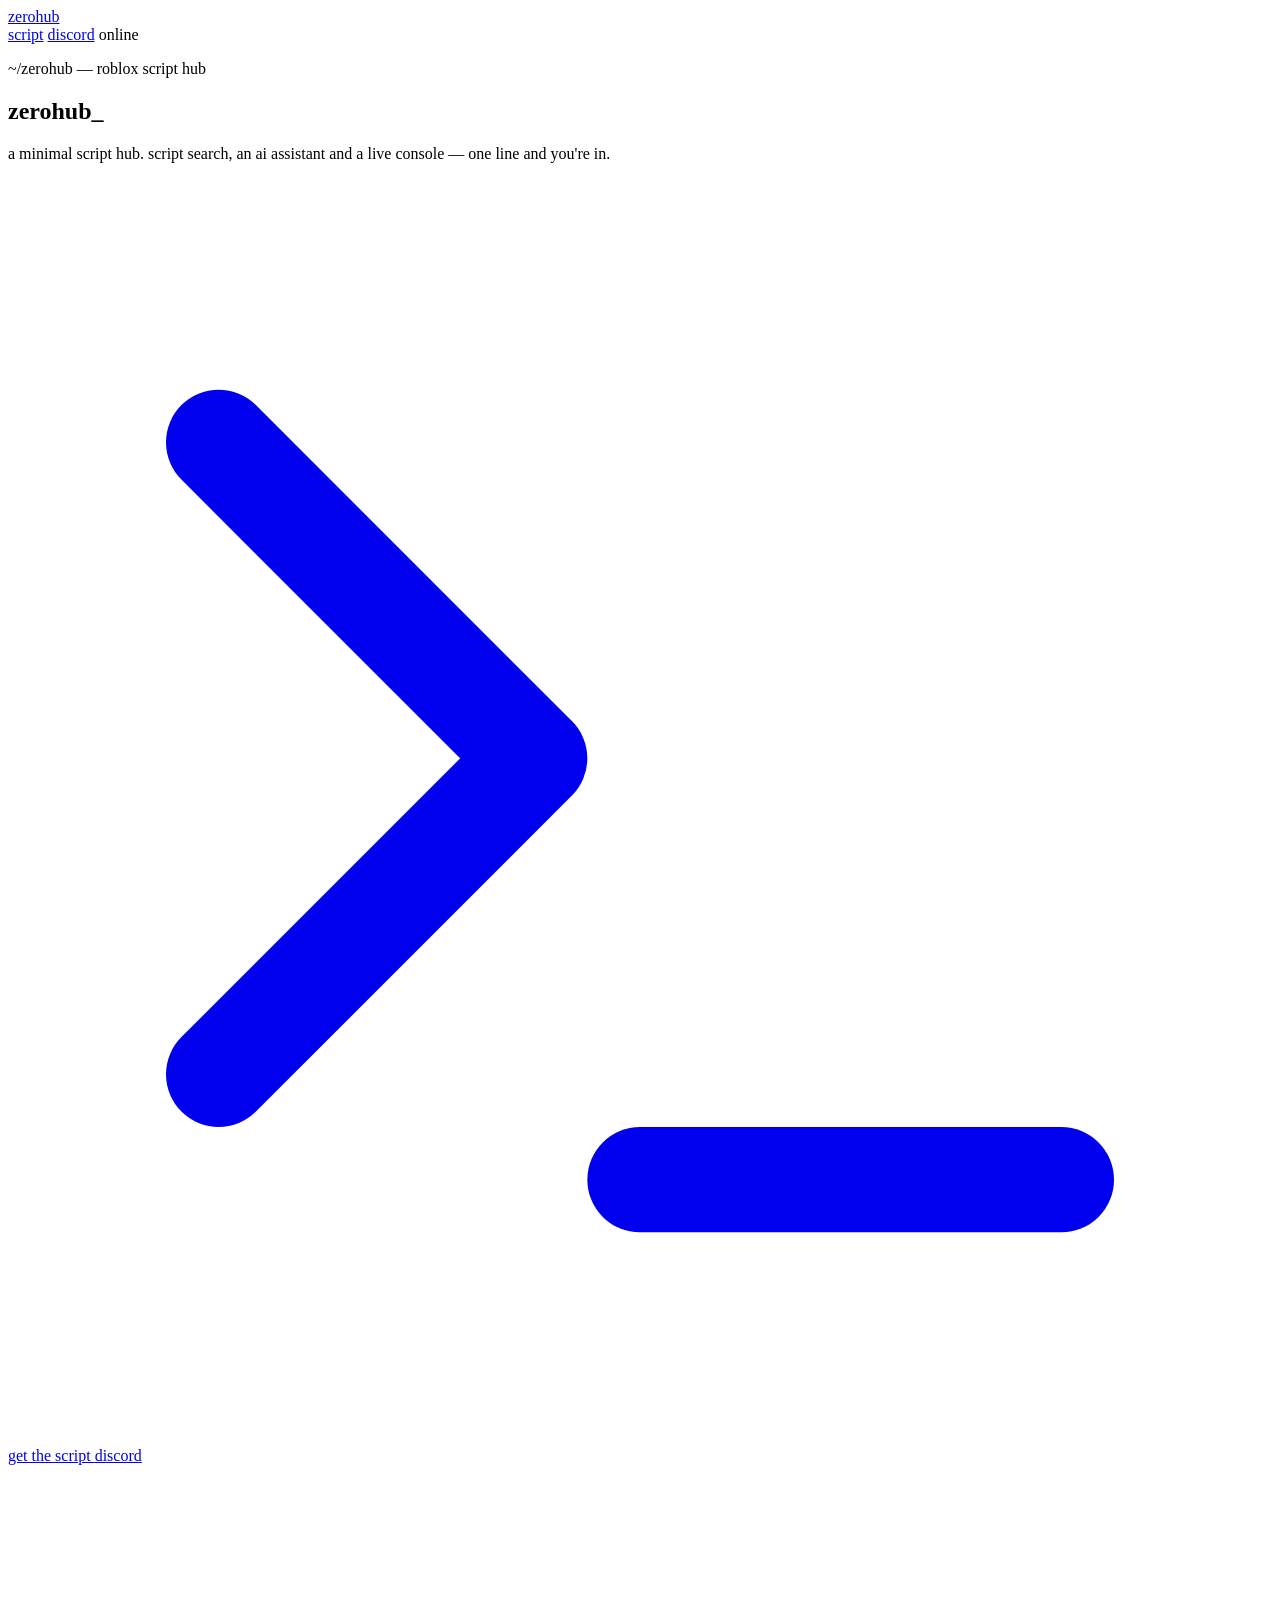
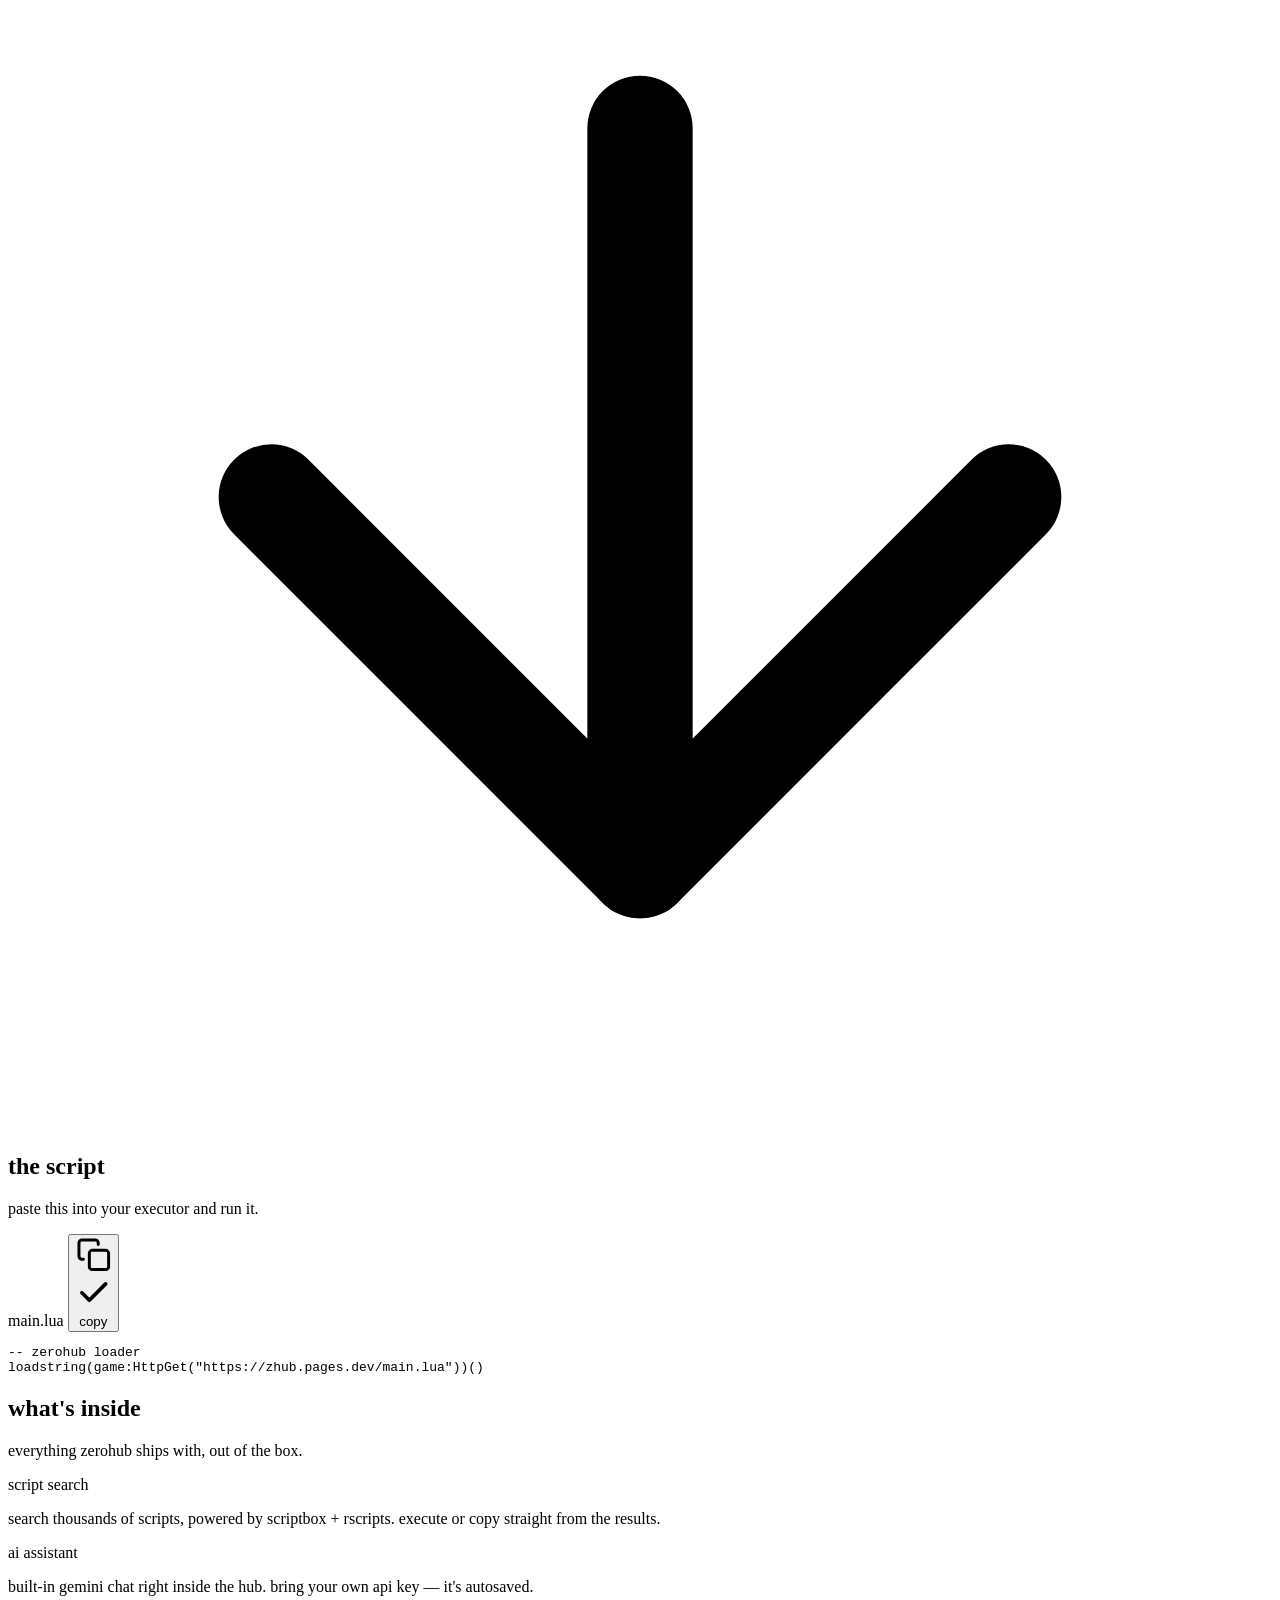
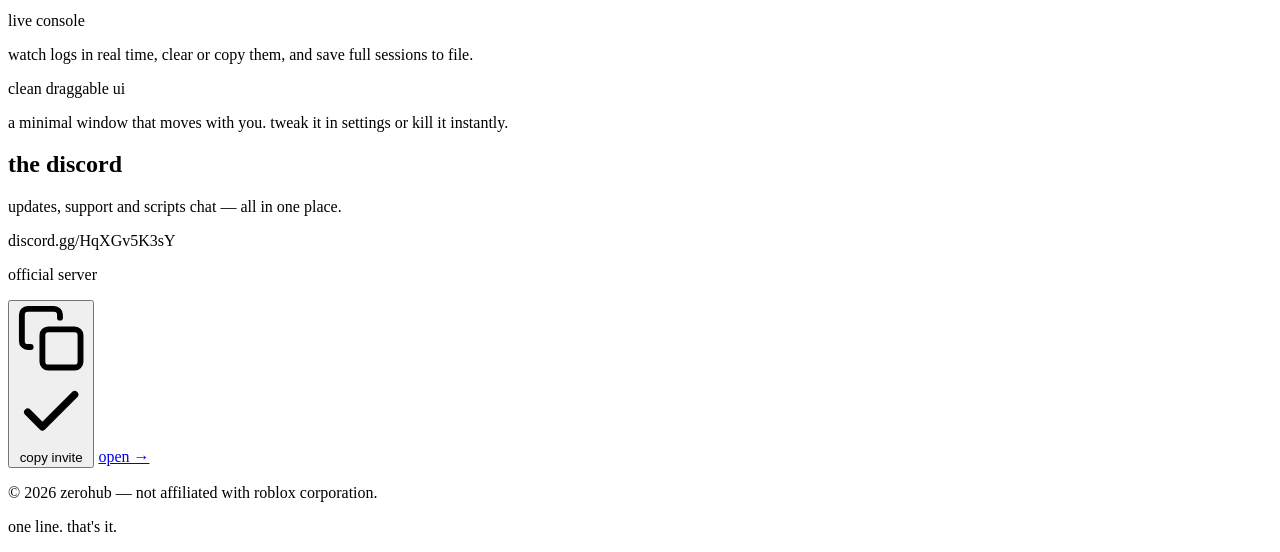
==== index.html @ e1299b92 "Add index.html for zerohub project This commit adds a new HTML file for the zerohub project, includi" ====
<!DOCTYPE html>
<html lang="en">
  <head>
    <meta charset="utf-8" />
    <meta name="viewport" content="width=device-width, initial-scale=1" />
    <title>zerohub — minimal roblox script hub</title>
    <meta
      name="description"
      content="zerohub is a minimal roblox script hub with script search, a built-in ai assistant and a live console. one line to load."
    />
    <meta name="color-scheme" content="light dark" />
    <meta property="og:title" content="zerohub — minimal roblox script hub" />
    <meta
      property="og:description"
      content="script search, ai assistant, live console. one line to load. keyless and minimal."
    />
    <meta property="og:type" content="website" />

    <link rel="preconnect" href="https://fonts.googleapis.com" />
    <link rel="preconnect" href="https://fonts.gstatic.com" crossorigin />
    <link
      rel="stylesheet"
      href="https://fonts.googleapis.com/css2?family=JetBrains+Mono:ital,wght@0,100..800;1,100..800&display=swap"
    />
    <link
      rel="stylesheet"
      href="https://www.nerdfonts.com/assets/css/webfont.css"
    />
    <link rel="stylesheet" href="css/style.css" />
  </head>
  <body>
    <!-- liquid background -->
    <div class="liquid" aria-hidden="true">
      <div class="liquid-blob liquid-blob--1"></div>
      <div class="liquid-blob liquid-blob--slow liquid-blob--2"></div>
      <div class="liquid-blob liquid-blob--rev liquid-blob--3"></div>
    </div>

    <!-- header -->
    <header class="site-header">
      <div class="container header-inner">
        <a href="#" class="brand">
          <span class="nf nf-md-console" aria-hidden="true"></span>
          zerohub
        </a>
        <nav class="nav">
          <a href="#script">script</a>
          <a href="#discord">discord</a>
          <span class="status">
            <span class="status-dot"></span>
            online
          </span>
        </nav>
      </div>
    </header>

    <main class="container">
      <!-- hero -->
      <section class="hero">
        <p class="hero-kicker rise">
          <span class="nf nf-oct-terminal" aria-hidden="true"></span>
          ~/zerohub — roblox script hub
        </p>
        <h1 class="hero-title rise-1">zerohub<span class="caret">_</span></h1>
        <p class="hero-sub rise-2">
          a minimal script hub. script search, an ai assistant and a live
          console — one line and you're in.
        </p>
        <div class="hero-actions rise-3">
          <a href="#script" class="btn btn-primary">
            <svg
              class="icon"
              viewBox="0 0 24 24"
              fill="none"
              stroke="currentColor"
              stroke-width="2"
              stroke-linecap="round"
              stroke-linejoin="round"
              aria-hidden="true"
            >
              <polyline points="4 17 10 11 4 5" />
              <line x1="12" y1="19" x2="20" y2="19" />
            </svg>
            get the script
          </a>
          <a href="#discord" class="link">
            <span class="nf nf-md-discord" aria-hidden="true"></span>
            discord
          </a>
        </div>
        <div class="hero-arrow">
          <svg
            class="icon bounce"
            viewBox="0 0 24 24"
            fill="none"
            stroke="currentColor"
            stroke-width="2"
            stroke-linecap="round"
            stroke-linejoin="round"
            aria-hidden="true"
          >
            <line x1="12" y1="5" x2="12" y2="19" />
            <polyline points="19 12 12 19 5 12" />
          </svg>
        </div>
      </section>

      <!-- script -->
      <section id="script" class="section reveal">
        <h2 class="section-title">
          <span class="nf nf-cod-file_code" aria-hidden="true"></span>
          the script
        </h2>
        <p class="section-sub">paste this into your executor and run it.</p>

        <div class="code-card">
          <div class="code-bar">
            <div class="code-dots" aria-hidden="true">
              <span></span><span></span><span></span>
            </div>
            <span class="code-label">main.lua</span>
            <button class="copy-btn" data-copy='loadstring(game:HttpGet("https://zhub.pages.dev/main.lua"))()'>
              <svg
                class="icon icon-sm icon-copy"
                viewBox="0 0 24 24"
                fill="none"
                stroke="currentColor"
                stroke-width="2"
                stroke-linecap="round"
                stroke-linejoin="round"
                aria-hidden="true"
              >
                <rect x="9" y="9" width="13" height="13" rx="2" />
                <path d="M5 15H4a2 2 0 0 1-2-2V4a2 2 0 0 1 2-2h9a2 2 0 0 1 2 2v1" />
              </svg>
              <svg
                class="icon icon-sm icon-check"
                viewBox="0 0 24 24"
                fill="none"
                stroke="currentColor"
                stroke-width="2.5"
                stroke-linecap="round"
                stroke-linejoin="round"
                aria-hidden="true"
              >
                <polyline points="20 6 9 17 4 12" />
              </svg>
              <span class="copy-label">copy</span>
            </button>
          </div>
          <pre><code><span class="comment">-- zerohub loader</span>
loadstring(game:HttpGet("https://zhub.pages.dev/main.lua"))()</code></pre>
        </div>
      </section>

      <!-- features -->
      <section id="features" class="section reveal">
        <h2 class="section-title">
          <span class="nf nf-md-star_four_points" aria-hidden="true"></span>
          what's inside
        </h2>
        <p class="section-sub">everything zerohub ships with, out of the box.</p>

        <div class="features-grid">
          <div class="feature">
            <span class="nf nf-md-magnify feature-icon" aria-hidden="true"></span>
            <p class="feature-title">script search</p>
            <p class="feature-desc">
              search thousands of scripts, powered by scriptbox + rscripts.
              execute or copy straight from the results.
            </p>
          </div>
          <div class="feature">
            <span class="nf nf-md-robot_outline feature-icon" aria-hidden="true"></span>
            <p class="feature-title">ai assistant</p>
            <p class="feature-desc">
              built-in gemini chat right inside the hub. bring your own api key
              — it's autosaved.
            </p>
          </div>
          <div class="feature">
            <span class="nf nf-md-console_line feature-icon" aria-hidden="true"></span>
            <p class="feature-title">live console</p>
            <p class="feature-desc">
              watch logs in real time, clear or copy them, and save full
              sessions to file.
            </p>
          </div>
          <div class="feature">
            <span class="nf nf-md-drag_variant feature-icon" aria-hidden="true"></span>
            <p class="feature-title">clean draggable ui</p>
            <p class="feature-desc">
              a minimal window that moves with you. tweak it in settings or kill
              it instantly.
            </p>
          </div>
        </div>
      </section>

      <!-- discord -->
      <section id="discord" class="section reveal">
        <h2 class="section-title">
          <span class="nf nf-md-discord" aria-hidden="true"></span>
          the discord
        </h2>
        <p class="section-sub">
          updates, support and scripts chat — all in one place.
        </p>

        <div class="discord-card">
          <div class="discord-info">
            <span class="nf nf-md-discord discord-icon" aria-hidden="true"></span>
            <div>
              <p class="discord-name">discord.gg/HqXGv5K3sY</p>
              <p class="discord-label">official server</p>
            </div>
          </div>
          <div class="discord-actions">
            <button class="copy-btn" data-copy="https://discord.gg/HqXGv5K3sY">
              <svg
                class="icon icon-sm icon-copy"
                viewBox="0 0 24 24"
                fill="none"
                stroke="currentColor"
                stroke-width="2"
                stroke-linecap="round"
                stroke-linejoin="round"
                aria-hidden="true"
              >
                <rect x="9" y="9" width="13" height="13" rx="2" />
                <path d="M5 15H4a2 2 0 0 1-2-2V4a2 2 0 0 1 2-2h9a2 2 0 0 1 2 2v1" />
              </svg>
              <svg
                class="icon icon-sm icon-check"
                viewBox="0 0 24 24"
                fill="none"
                stroke="currentColor"
                stroke-width="2.5"
                stroke-linecap="round"
                stroke-linejoin="round"
                aria-hidden="true"
              >
                <polyline points="20 6 9 17 4 12" />
              </svg>
              <span class="copy-label">copy invite</span>
            </button>
            <a
              class="link"
              href="https://discord.gg/HqXGv5K3sY"
              target="_blank"
              rel="noreferrer"
              >open →</a
            >
          </div>
        </div>
      </section>
    </main>

    <!-- footer -->
    <footer class="site-footer">
      <div class="container footer-inner">
        <p>© 2026 zerohub — not affiliated with roblox corporation.</p>
        <p class="footer-dim">one line. that's it.</p>
      </div>
    </footer>

    <script src="js/main.js"></script>
  </body>
</html>
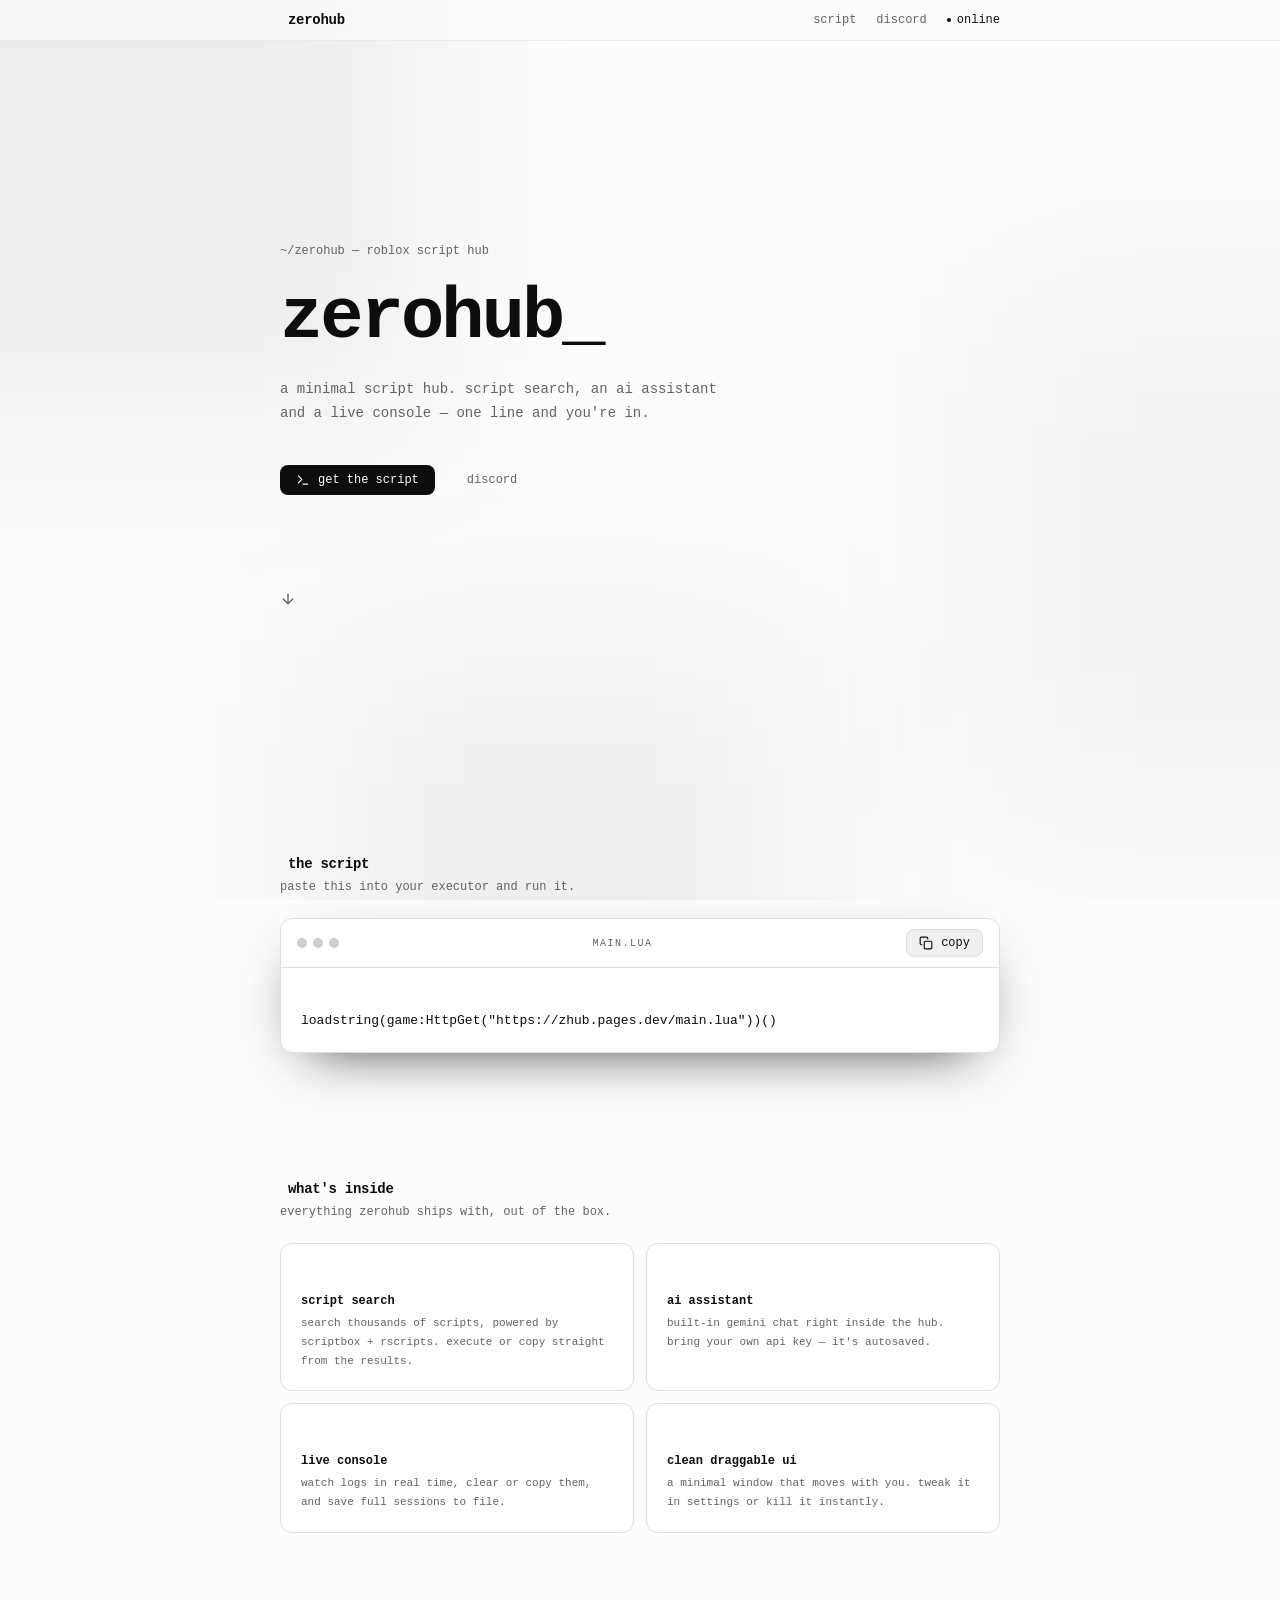
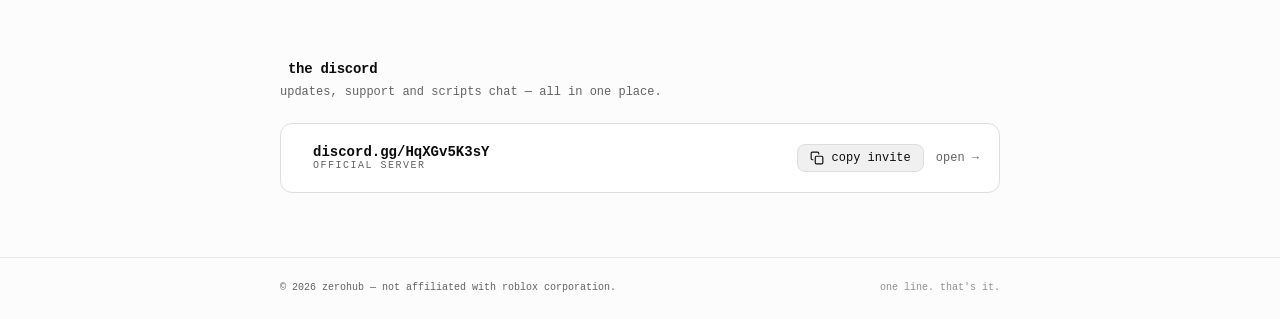
==== commit c0921e0d: "Remove zerohub loader comment from index.html Removed comment from code block in index.html" ====
--- a/index.html
+++ b/index.html
@@ -148,7 +148,7 @@
               <span class="copy-label">copy</span>
             </button>
           </div>
-          <pre><code><span class="comment">-- zerohub loader</span>
+          <pre><code><span class="comment"></span>
 loadstring(game:HttpGet("https://zhub.pages.dev/main.lua"))()</code></pre>
         </div>
       </section>
--- a/css/style.css
+++ b/css/style.css
@@ -0,0 +1,660 @@
+/*
+ * zerohub — pure monochrome design system.
+ * Theme is driven by the OS: light tokens on :root, dark tokens under
+ * @media (prefers-color-scheme: dark). No JS toggle required.
+ */
+
+:root {
+  --radius: 0.75rem;
+  color-scheme: light;
+  --background: oklch(0.99 0 0);
+  --foreground: oklch(0.16 0 0);
+  --card: oklch(1 0 0);
+  --primary: oklch(0.16 0 0);
+  --primary-foreground: oklch(0.99 0 0);
+  --secondary: oklch(0.955 0 0);
+  --secondary-foreground: oklch(0.16 0 0);
+  --muted-foreground: oklch(0.5 0 0);
+  --accent: oklch(0.94 0 0);
+  --border: oklch(0.9 0 0);
+}
+
+@media (prefers-color-scheme: dark) {
+  :root {
+    color-scheme: dark;
+    --background: oklch(0.13 0 0);
+    --foreground: oklch(0.96 0 0);
+    --card: oklch(0.17 0 0);
+    --primary: oklch(0.96 0 0);
+    --primary-foreground: oklch(0.13 0 0);
+    --secondary: oklch(0.22 0 0);
+    --secondary-foreground: oklch(0.96 0 0);
+    --muted-foreground: oklch(0.65 0 0);
+    --accent: oklch(0.24 0 0);
+    --border: oklch(0.27 0 0);
+  }
+}
+
+* {
+  margin: 0;
+  padding: 0;
+  box-sizing: border-box;
+  border-color: var(--border);
+}
+
+html {
+  scroll-behavior: smooth;
+  /* hidden scrollbar, scrolling still works */
+  scrollbar-width: none;
+  -ms-overflow-style: none;
+}
+
+::-webkit-scrollbar {
+  display: none;
+}
+
+body {
+  background-color: var(--background);
+  color: var(--foreground);
+  font-family: "JetBrains Mono", "JetBrainsMono Nerd Font", "Symbols Nerd Font",
+    ui-monospace, SFMono-Regular, Menlo, monospace;
+  -webkit-font-smoothing: antialiased;
+  min-height: 100vh;
+  display: flex;
+  flex-direction: column;
+}
+
+::selection {
+  background: var(--foreground);
+  color: var(--background);
+}
+
+.container {
+  width: 100%;
+  max-width: 48rem;
+  margin-inline: auto;
+  padding-inline: 1.5rem;
+}
+
+main.container {
+  flex: 1;
+  display: flex;
+  flex-direction: column;
+}
+
+.icon {
+  width: 1rem;
+  height: 1rem;
+}
+
+.icon-sm {
+  width: 0.875rem;
+  height: 0.875rem;
+}
+
+/* ------- liquid background ------- */
+
+.liquid {
+  position: fixed;
+  inset: 0;
+  z-index: -10;
+  overflow: hidden;
+  pointer-events: none;
+}
+
+.liquid-blob {
+  position: absolute;
+  filter: blur(90px);
+  will-change: transform, border-radius;
+  animation: liquid-morph 16s ease-in-out infinite;
+}
+
+.liquid-blob--1 {
+  top: -12rem;
+  left: -12rem;
+  width: 38rem;
+  height: 38rem;
+  background: color-mix(in srgb, var(--foreground) 6%, transparent);
+}
+
+.liquid-blob--2 {
+  top: 33%;
+  right: -14rem;
+  width: 32rem;
+  height: 32rem;
+  background: color-mix(in srgb, var(--foreground) 4.5%, transparent);
+}
+
+.liquid-blob--3 {
+  bottom: -14rem;
+  left: 25%;
+  width: 30rem;
+  height: 30rem;
+  background: color-mix(in srgb, var(--foreground) 5%, transparent);
+}
+
+.liquid-blob--slow {
+  animation-duration: 24s;
+  animation-delay: -8s;
+}
+
+.liquid-blob--rev {
+  animation-duration: 19s;
+  animation-direction: reverse;
+  animation-delay: -4s;
+}
+
+@keyframes liquid-morph {
+  0%,
+  100% {
+    border-radius: 58% 42% 60% 40% / 45% 55% 45% 55%;
+    transform: translate3d(0, 0, 0) rotate(0deg) scale(1);
+  }
+  33% {
+    border-radius: 40% 60% 45% 55% / 60% 40% 60% 40%;
+    transform: translate3d(4vw, 3vh, 0) rotate(45deg) scale(1.1);
+  }
+  66% {
+    border-radius: 55% 45% 38% 62% / 42% 58% 42% 58%;
+    transform: translate3d(-3vw, -2vh, 0) rotate(-30deg) scale(0.94);
+  }
+}
+
+/* ------- header ------- */
+
+.site-header {
+  position: fixed;
+  inset-inline: 0;
+  top: 0;
+  z-index: 20;
+  border-bottom: 1px solid color-mix(in srgb, var(--border) 60%, transparent);
+  background: color-mix(in srgb, var(--background) 70%, transparent);
+  backdrop-filter: blur(12px);
+  -webkit-backdrop-filter: blur(12px);
+}
+
+.header-inner {
+  display: flex;
+  align-items: center;
+  justify-content: space-between;
+  padding-block: 0.75rem;
+}
+
+.brand {
+  display: flex;
+  align-items: center;
+  gap: 0.5rem;
+  font-size: 0.875rem;
+  font-weight: 700;
+  letter-spacing: -0.02em;
+  color: var(--foreground);
+  text-decoration: none;
+}
+
+.brand .nf {
+  font-size: 1rem;
+}
+
+.nav {
+  display: flex;
+  align-items: center;
+  gap: 1.25rem;
+  font-size: 0.75rem;
+}
+
+.nav a {
+  color: var(--muted-foreground);
+  text-decoration: none;
+  transition: color 0.3s;
+}
+
+.nav a:hover {
+  color: var(--foreground);
+}
+
+.status {
+  display: flex;
+  align-items: center;
+  gap: 0.375rem;
+}
+
+.status-dot {
+  width: 0.25rem;
+  height: 0.25rem;
+  border-radius: 999px;
+  background: var(--foreground);
+  animation: pulse-dot 2s ease-in-out infinite;
+}
+
+@keyframes pulse-dot {
+  0%,
+  100% {
+    opacity: 1;
+    transform: scale(1);
+  }
+  50% {
+    opacity: 0.35;
+    transform: scale(0.8);
+  }
+}
+
+/* ------- hero ------- */
+
+.hero {
+  min-height: 88vh;
+  display: flex;
+  flex-direction: column;
+  justify-content: center;
+  padding-top: 4rem;
+}
+
+.hero-kicker {
+  font-size: 0.75rem;
+  color: var(--muted-foreground);
+}
+
+.hero-title {
+  margin-top: 1.5rem;
+  font-size: clamp(3rem, 10vw, 4.5rem);
+  font-weight: 800;
+  letter-spacing: -0.04em;
+  line-height: 1;
+}
+
+.caret {
+  font-weight: 300;
+  animation: caret-blink 1.1s step-end infinite;
+}
+
+@keyframes caret-blink {
+  0%,
+  100% {
+    opacity: 1;
+  }
+  50% {
+    opacity: 0;
+  }
+}
+
+.hero-sub {
+  margin-top: 1.5rem;
+  max-width: 28rem;
+  font-size: 0.875rem;
+  line-height: 1.7;
+  color: var(--muted-foreground);
+}
+
+.hero-actions {
+  margin-top: 2.5rem;
+  display: flex;
+  align-items: center;
+  gap: 1.5rem;
+  font-size: 0.75rem;
+}
+
+.btn {
+  display: inline-flex;
+  align-items: center;
+  gap: 0.5rem;
+  border-radius: 0.5rem;
+  text-decoration: none;
+  transition:
+    transform 0.3s,
+    background-color 0.3s;
+}
+
+.btn .icon {
+  width: 0.875rem;
+  height: 0.875rem;
+}
+
+.btn-primary {
+  background: var(--primary);
+  color: var(--primary-foreground);
+  padding: 0.5rem 1rem;
+}
+
+.btn-primary:hover {
+  transform: scale(1.03);
+}
+
+.btn-primary:active {
+  transform: scale(0.95);
+}
+
+.link {
+  display: inline-flex;
+  align-items: center;
+  gap: 0.5rem;
+  color: var(--muted-foreground);
+  text-decoration: none;
+  text-underline-offset: 4px;
+  transition: color 0.3s;
+}
+
+.link:hover {
+  color: var(--foreground);
+  text-decoration: underline;
+}
+
+.hero-arrow {
+  margin-top: 6rem;
+  color: var(--muted-foreground);
+}
+
+.bounce {
+  animation: bounce 1s infinite;
+}
+
+@keyframes bounce {
+  0%,
+  100% {
+    transform: translateY(-25%);
+    animation-timing-function: cubic-bezier(0.8, 0, 1, 1);
+  }
+  50% {
+    transform: none;
+    animation-timing-function: cubic-bezier(0, 0, 0.2, 1);
+  }
+}
+
+/* ------- sections ------- */
+
+.section {
+  padding-block: 4rem;
+  scroll-margin-top: 6rem;
+}
+
+.section-title {
+  display: flex;
+  align-items: center;
+  gap: 0.5rem;
+  font-size: 0.875rem;
+  font-weight: 700;
+  letter-spacing: -0.02em;
+}
+
+.section-sub {
+  margin-top: 0.5rem;
+  font-size: 0.75rem;
+  color: var(--muted-foreground);
+}
+
+/* ------- code card ------- */
+
+.code-card {
+  margin-top: 1.5rem;
+  overflow: hidden;
+  border-radius: var(--radius);
+  border: 1px solid var(--border);
+  background: var(--card);
+  box-shadow: 0 20px 60px -30px var(--foreground);
+}
+
+.code-bar {
+  display: flex;
+  align-items: center;
+  justify-content: space-between;
+  border-bottom: 1px solid var(--border);
+  padding: 0.625rem 1rem;
+}
+
+.code-dots {
+  display: flex;
+  gap: 0.375rem;
+}
+
+.code-dots span {
+  width: 0.625rem;
+  height: 0.625rem;
+  border-radius: 999px;
+  background: color-mix(in srgb, var(--foreground) 20%, transparent);
+}
+
+.code-label {
+  font-size: 0.625rem;
+  letter-spacing: 0.15em;
+  text-transform: uppercase;
+  color: var(--muted-foreground);
+}
+
+.code-card pre {
+  overflow-x: auto;
+  padding: 1.25rem;
+  font-size: 0.8125rem;
+  line-height: 1.7;
+}
+
+.code-card .comment {
+  color: var(--muted-foreground);
+}
+
+/* ------- copy button ------- */
+
+.copy-btn {
+  display: inline-flex;
+  align-items: center;
+  gap: 0.5rem;
+  border-radius: 0.5rem;
+  border: 1px solid var(--border);
+  background: var(--secondary);
+  color: var(--secondary-foreground);
+  padding: 0.375rem 0.75rem;
+  font-family: inherit;
+  font-size: 0.75rem;
+  cursor: pointer;
+  transition:
+    background-color 0.3s,
+    box-shadow 0.3s,
+    transform 0.15s;
+}
+
+.copy-btn:hover {
+  background: var(--accent);
+  box-shadow: 0 0 0 3px var(--accent);
+}
+
+.copy-btn:active {
+  transform: scale(0.95);
+}
+
+.copy-btn .icon-check {
+  display: none;
+}
+
+.copy-btn.copied .icon-copy {
+  display: none;
+}
+
+.copy-btn.copied .icon-check {
+  display: block;
+}
+
+/* ------- features ------- */
+
+.features-grid {
+  margin-top: 1.5rem;
+  display: grid;
+  grid-template-columns: 1fr;
+  gap: 0.75rem;
+}
+
+@media (min-width: 640px) {
+  .features-grid {
+    grid-template-columns: 1fr 1fr;
+  }
+}
+
+.feature {
+  border-radius: var(--radius);
+  border: 1px solid var(--border);
+  background: color-mix(in srgb, var(--card) 60%, transparent);
+  backdrop-filter: blur(8px);
+  padding: 1.25rem;
+  transition:
+    transform 0.5s,
+    background-color 0.5s,
+    box-shadow 0.5s;
+}
+
+.feature:hover {
+  transform: translateY(-0.25rem);
+  background: var(--card);
+  box-shadow: 0 16px 40px -24px var(--foreground);
+}
+
+.feature-icon {
+  font-size: 1.25rem;
+  display: inline-block;
+  transition: transform 0.5s;
+}
+
+.feature:hover .feature-icon {
+  transform: scale(1.1);
+}
+
+.feature-title {
+  margin-top: 0.75rem;
+  font-size: 0.75rem;
+  font-weight: 700;
+}
+
+.feature-desc {
+  margin-top: 0.375rem;
+  font-size: 0.6875rem;
+  line-height: 1.7;
+  color: var(--muted-foreground);
+}
+
+/* ------- discord ------- */
+
+.discord-card {
+  margin-top: 1.5rem;
+  display: flex;
+  flex-direction: column;
+  gap: 1rem;
+  border-radius: var(--radius);
+  border: 1px solid var(--border);
+  background: var(--card);
+  padding: 1.25rem;
+}
+
+@media (min-width: 640px) {
+  .discord-card {
+    flex-direction: row;
+    align-items: center;
+    justify-content: space-between;
+  }
+}
+
+.discord-info {
+  display: flex;
+  align-items: center;
+  gap: 0.75rem;
+}
+
+.discord-icon {
+  font-size: 1.5rem;
+}
+
+.discord-name {
+  font-size: 0.875rem;
+  font-weight: 700;
+}
+
+.discord-label {
+  font-size: 0.625rem;
+  letter-spacing: 0.15em;
+  text-transform: uppercase;
+  color: var(--muted-foreground);
+}
+
+.discord-actions {
+  display: flex;
+  align-items: center;
+  gap: 0.75rem;
+  font-size: 0.75rem;
+}
+
+/* ------- footer ------- */
+
+.site-footer {
+  border-top: 1px solid color-mix(in srgb, var(--border) 60%, transparent);
+}
+
+.footer-inner {
+  display: flex;
+  align-items: center;
+  justify-content: space-between;
+  gap: 1rem;
+  padding-block: 1.5rem;
+  font-size: 0.625rem;
+  color: var(--muted-foreground);
+}
+
+.footer-dim {
+  opacity: 0.7;
+}
+
+/* ------- entrance animations ------- */
+
+@keyframes rise-in {
+  from {
+    opacity: 0;
+    transform: translateY(14px);
+  }
+  to {
+    opacity: 1;
+    transform: translateY(0);
+  }
+}
+
+.rise {
+  animation: rise-in 0.7s cubic-bezier(0.22, 1, 0.36, 1) both;
+}
+
+.rise-1 {
+  animation: rise-in 0.7s cubic-bezier(0.22, 1, 0.36, 1) 0.08s both;
+}
+
+.rise-2 {
+  animation: rise-in 0.7s cubic-bezier(0.22, 1, 0.36, 1) 0.16s both;
+}
+
+.rise-3 {
+  animation: rise-in 0.7s cubic-bezier(0.22, 1, 0.36, 1) 0.24s both;
+}
+
+/* ------- scroll reveal ------- */
+
+.reveal {
+  opacity: 0;
+  transform: translateY(20px);
+  transition:
+    opacity 0.8s cubic-bezier(0.22, 1, 0.36, 1),
+    transform 0.8s cubic-bezier(0.22, 1, 0.36, 1);
+}
+
+.reveal.is-visible {
+  opacity: 1;
+  transform: none;
+}
+
+@media (prefers-reduced-motion: reduce) {
+  .liquid-blob,
+  .caret,
+  .status-dot,
+  .rise,
+  .rise-1,
+  .rise-2,
+  .rise-3,
+  .bounce {
+    animation: none;
+  }
+
+  .reveal {
+    opacity: 1;
+    transform: none;
+    transition: none;
+  }
+}
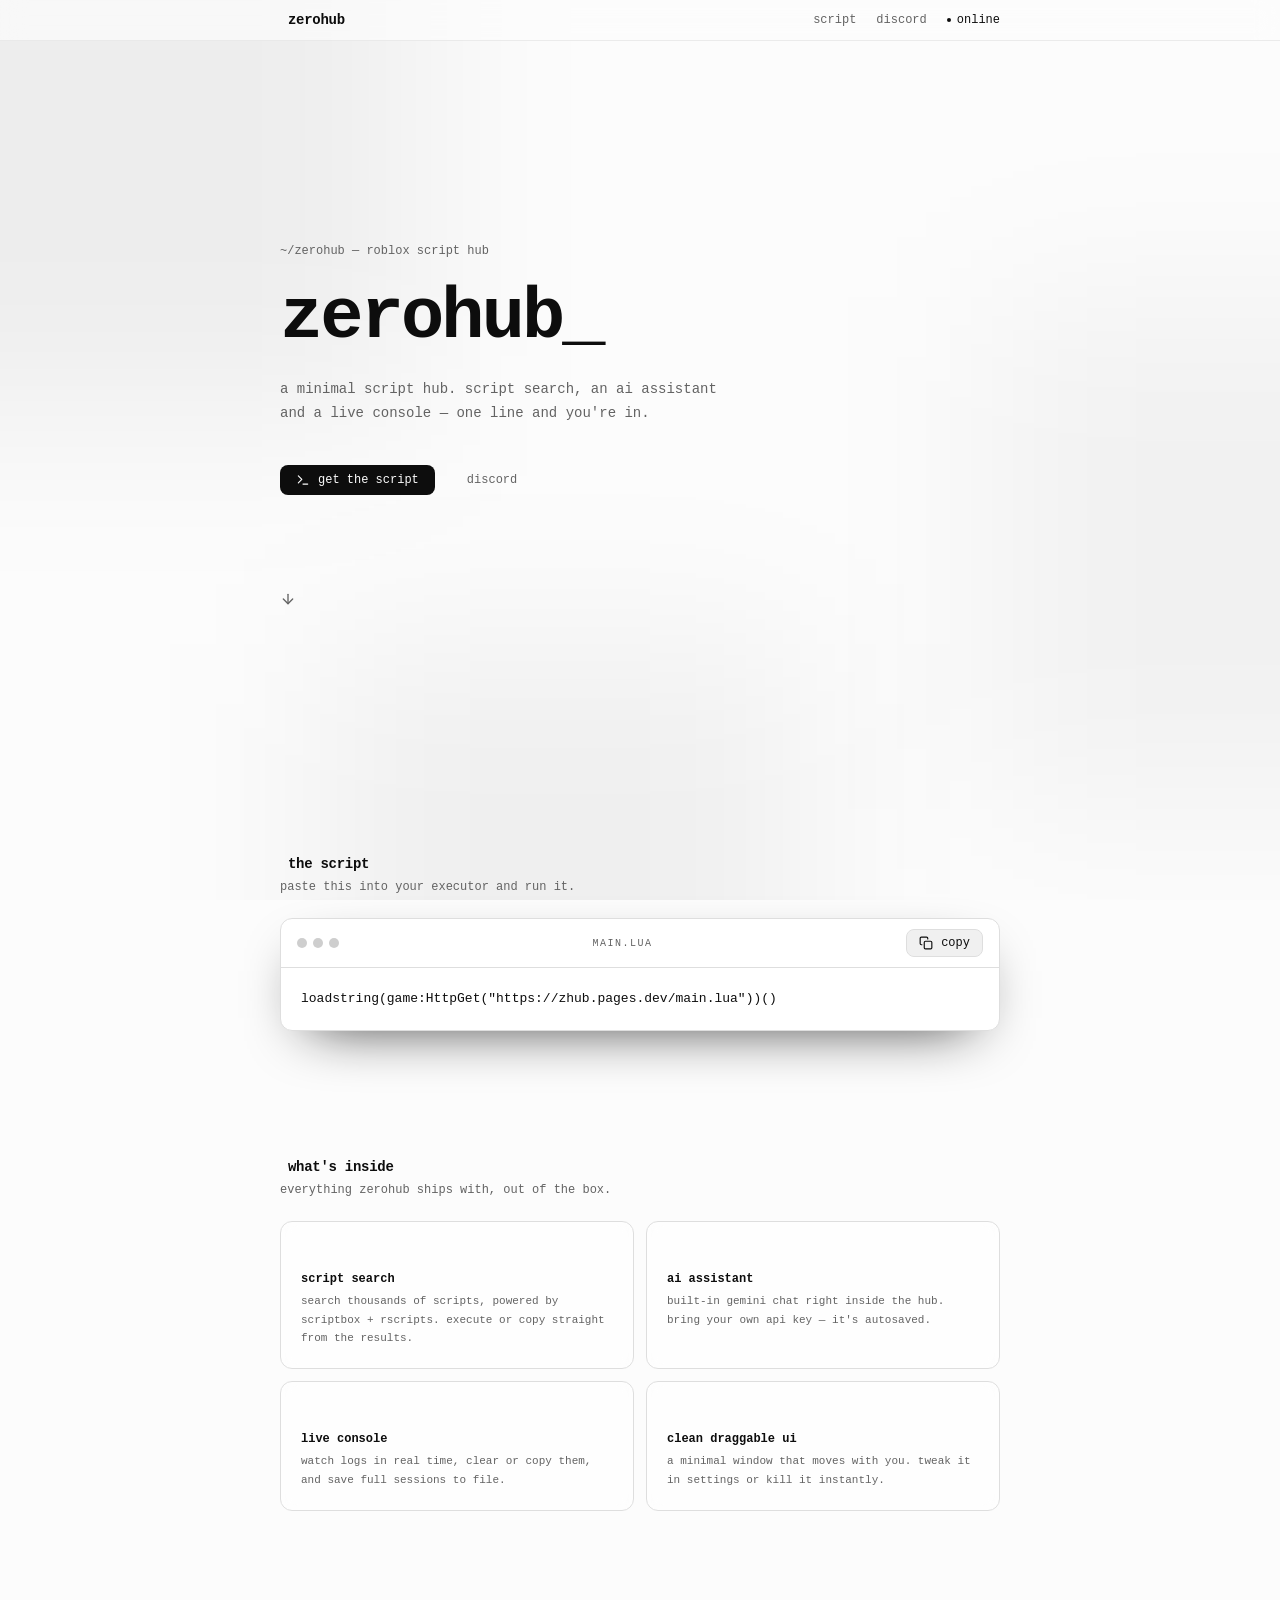
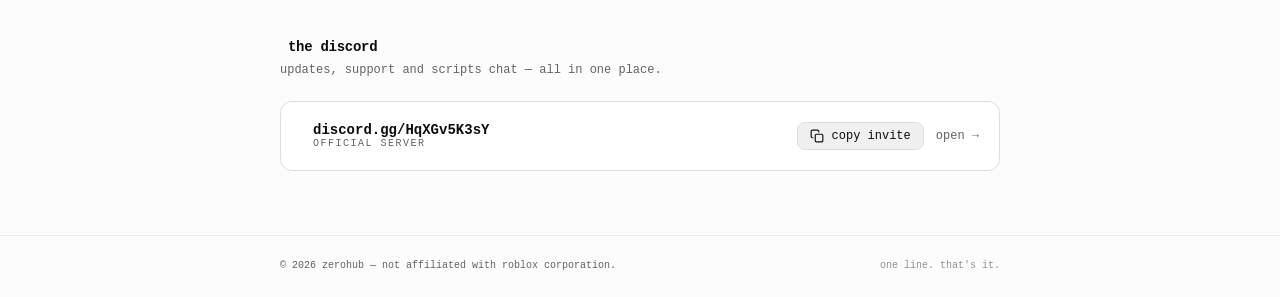
==== commit ca166792: "Fix indentation for code block in index.html" ====
--- a/index.html
+++ b/index.html
@@ -148,8 +148,7 @@
               <span class="copy-label">copy</span>
             </button>
           </div>
-          <pre><code><span class="comment"></span>
-loadstring(game:HttpGet("https://zhub.pages.dev/main.lua"))()</code></pre>
+          <pre><code>loadstring(game:HttpGet("https://zhub.pages.dev/main.lua"))()</code></pre>
         </div>
       </section>
 
